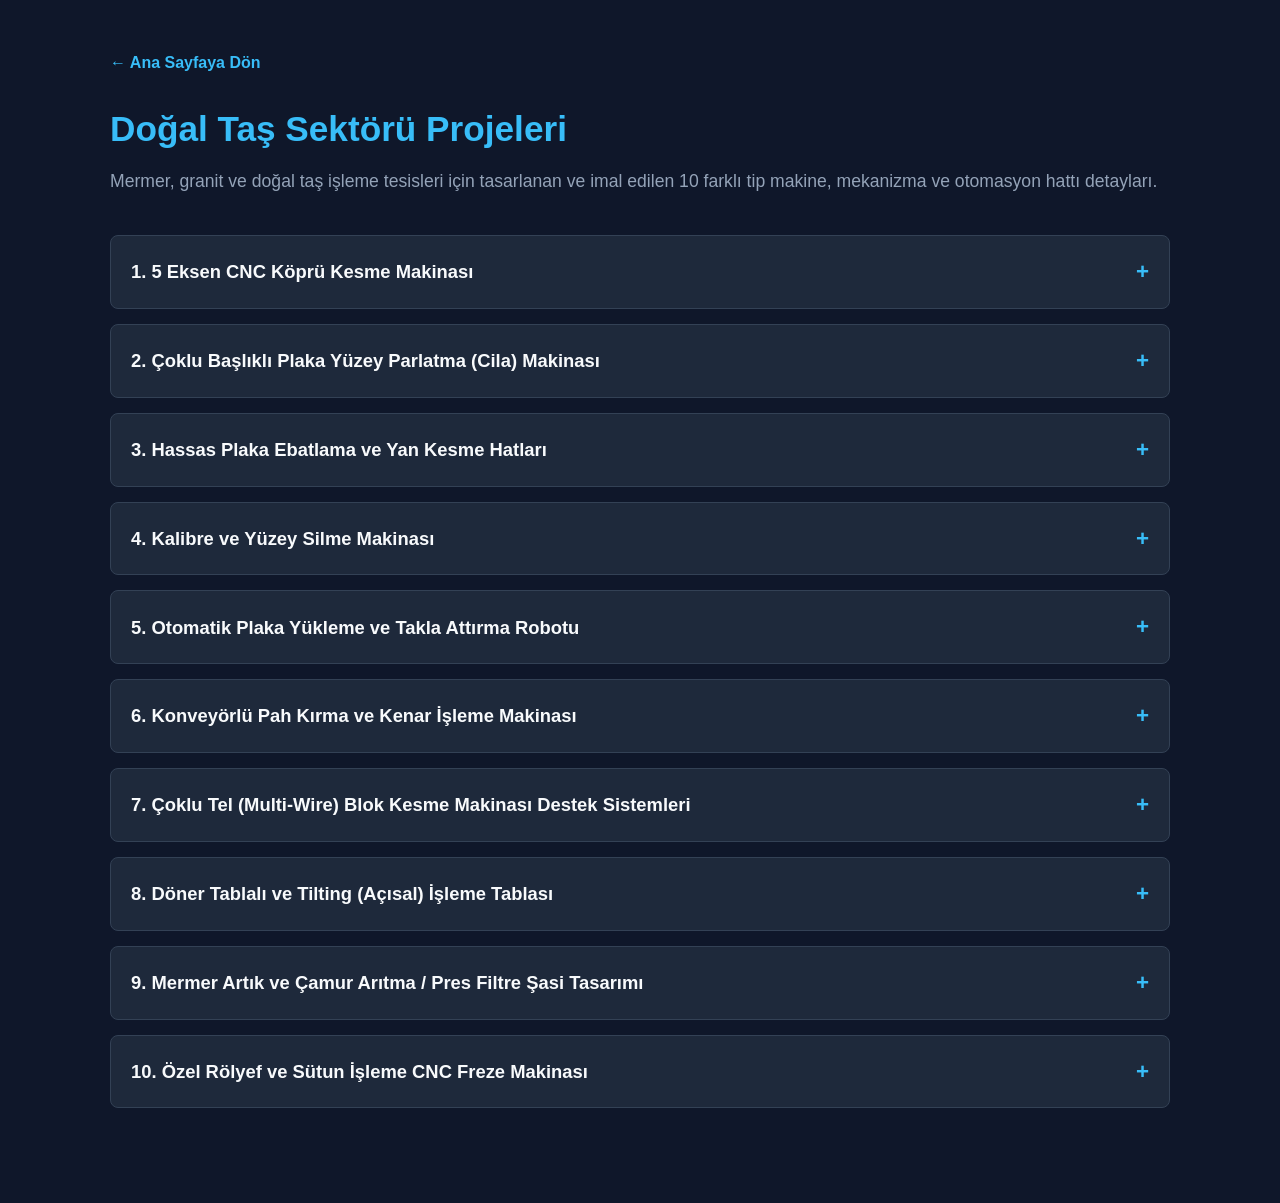
==== projects/dogal-tas-makinalari.html @ fb1fa62e "Create dogal-tas-makinalari.html" ====
<!DOCTYPE html>
<html lang="tr">
<head>
    <meta charset="UTF-8">
    <meta name="viewport" content="width=device-width, initial-scale=1.0">
    <title>Doğal Taş Sektörü Projeleri | Portfolyo</title>
    <link rel="stylesheet" href="../assets/css/style.css">
    <style>
        .accordion-container {
            margin-top: 30px;
        }
        .accordion-item {
            background-color: var(--card-bg);
            border: 1px solid var(--border-color);
            border-radius: 8px;
            margin-bottom: 15px;
            overflow: hidden;
            transition: border-color 0.3s ease;
        }
        .accordion-item:hover {
            border-color: var(--accent-color);
        }
        .accordion-item summary {
            font-size: 1.15rem;
            font-weight: 600;
            color: var(--text-primary);
            padding: 18px 20px;
            cursor: pointer;
            outline: none;
            list-style: none;
            display: flex;
            justify-content: space-between;
            align-items: center;
        }
        .accordion-item summary::-webkit-details-marker {
            display: none;
        }
        .accordion-item summary::after {
            content: "+";
            font-size: 1.4rem;
            color: var(--accent-color);
            font-weight: bold;
        }
        .accordion-item[open] summary::after {
            content: "−";
        }
        .accordion-item[open] summary {
            border-bottom: 1px solid var(--border-color);
            color: var(--accent-color);
        }
        .accordion-content {
            padding: 20px;
            color: var(--text-secondary);
            font-size: 0.95rem;
            line-height: 1.7;
        }
        .accordion-content strong {
            color: var(--text-primary);
        }
        .accordion-content ul {
            margin-top: 10px;
            padding-left: 20px;
        }
        .accordion-content li {
            margin-bottom: 6px;
        }
        .back-btn {
            display: inline-flex;
            align-items: center;
            gap: 8px;
            margin-bottom: 25px;
            color: var(--accent-color);
            text-decoration: none;
            font-weight: 600;
        }
        .back-btn:hover {
            text-decoration: underline;
        }
    </style>
</head>
<body>

    <div class="container" style="padding-top: 50px; padding-bottom: 80px;">
        <a href="../index.html" class="back-btn">← Ana Sayfaya Dön</a>
        
        <header style="margin-bottom: 40px;">
            <h1 style="font-size: 2.2rem; color: var(--accent-color); margin-bottom: 10px;">Doğal Taş Sektörü Projeleri</h1>
            <p style="color: var(--text-secondary); font-size: 1.1rem;">
                Mermer, granit ve doğal taş işleme tesisleri için tasarlanan ve imal edilen 10 farklı tip makine, mekanizma ve otomasyon hattı detayları.
            </p>
        </header>

        <div class="accordion-container">

            <!-- PROJE 1 -->
            <details class="accordion-item">
                <summary>1. 5 Eksen CNC Köprü Kesme Makinası</summary>
                <div class="accordion-content">
                    <p><strong>Özet:</strong> Büyük boyutlu mermer ve granit plakaların yüksek hassasiyet ve hızla ebatlanması için geliştirilmiş heavy-duty gövdeli 5 eksen CNC köprü kesme sistemi.</p>
                    <ul>
                        <li><strong>Üstlendiğim Rol:</strong> Şasi ve köprü yapısının SolidWorks üzerinde tasarımı, Ansys ile dinamik yük ve sehim (FEA) analizleri, kayıcı grup ve kremiyer-pinyon tahrik mekanizmalarının seçimi.</li>
                        <li><strong>Kullanılan Teknolojiler / Standartlar:</strong> Linear Guide Rails, Servo Drive Systems, ISO / DIN Tolerans Standartları.</li>
                        <li><strong>Kazanımlar:</strong> Kesim toleransı ±0.15 mm seviyesine indirildi. Köprü esnemesi %30 azaltılarak testere ömrü artırıldı.</li>
                    </ul>
                </div>
            </details>

            <!-- PROJE 2 -->
            <details class="accordion-item">
                <summary>2. Çoklu Başlıklı Plaka Yüzey Parlatma (Cila) Makinası</summary>
                <div class="accordion-content">
                    <p><strong>Özet:</strong> Ham plaka yüzeylerinin kademeli olarak pürüzsüzleştirilmesi ve parlatılması amacıyla tasarlanan pnömatik baskı kontrollü çoklu cila kafası mekanizması.</p>
                    <ul>
                        <li><strong>Üstlendiğim Rol:</strong> Cila kafalarının (polishing heads) mekanik montaj tasarımı, spandrel ve rulman yataklama sistemlerinin boyutlandırılması, suya dayanıklı sızdırmazlık (labirent keçe) detayları.</li>
                        <li><strong>Kullanılan Teknolojiler:</strong> Pneumatic Pressure Control, Cast Iron Frame, Heavy Duty Bearings.</li>
                        <li><strong>Kazanımlar:</strong> Yüzey parlatma homojenliği artırıldı, hatalı baskıdan kaynaklanan aşındırıcı taş tüketimi %18 azaltıldı.</li>
                    </ul>
                </div>
            </details>

            <!-- PROJE 3 -->
            <details class="accordion-item">
                <summary>3. Hassas Plaka Ebatlama ve Yan Kesme Hatları</summary>
                <div class="accordion-content">
                    <p><strong>Özet:</strong> Standart ölçülerdeki fayans ve plaka üretimi için sürekli bant akışına uygun, çoklu testereli otomatik ebatlama makinası.</p>
                    <ul>
                        <li><strong>Üstlendiğim Rol:</strong> Testere millerinin dinamik balans hesapları, bant konveyör şasi tasarımı ve su püskürtmeli soğutma manifoldu entegrasyonu.</li>
                        <li><strong>Kullanılan Teknolojiler:</strong> Stainless Steel Conveyor Frame, Multi-Blade Shaft Assemblies.</li>
                        <li><strong>Kazanımlar:</strong> Seri üretim hattında duruş süresi kesintisiz çalışma rejimiyle %20 düşürüldü.</li>
                    </ul>
                </div>
            </details>

            <!-- PROJE 4 -->
            <details class="accordion-item">
                <summary>4. Kalibre ve Yüzey Silme Makinası</summary>
                <div class="accordion-content">
                    <p><strong>Özet:</strong> Plaka kalınlık toleranslarını sıfırlamak ve yüzey bozukluklarını gidermek için tasarlanmış elmas tamburlu kalibre mekanizması.</p>
                    <ul>
                        <li><strong>Üstlendiğim Rol:</strong> Tambur milleri ve mukavemetli yatak bloklarının tasarlanması, yüksek tork iletimi için kayış-kasnak ve redüktör seçimi.</li>
                        <li><strong>Kullanılan Teknolojiler:</strong> Heavy Duty Reducers, Dynamic Balancing, Wet Machining Guards.</li>
                        <li><strong>Kazanımlar:</strong> Plaka kalınlık farkı tüm yüzey boyunca maksimum ±0.1 mm sınırına çekildi.</li>
                    </ul>
                </div>
            </details>

            <!-- PROJE 5 -->
            <details class="accordion-item">
                <summary>5. Otomatik Plaka Yükleme ve Takla Attırma Robotu</summary>
                <div class="accordion-content">
                    <p><strong>Özet:</strong> Ağır mermer plakaları vakum vantuzları ile stanttan alıp kesim hattına besleyen ve gerektiğinde arka yüzey için 180° takla attıran otomasyon mekanizması.</p>
                    <ul>
                        <li><strong>Üstlendiğim Rol:</strong> Pnömatik ve hidrolik silindirli devirme/takla mekanizması kinematik hesabı, vakum vantuz şasisi ve kırılma riskine karşı emniyet kilitleri tasarımı.</li>
                        <li><strong>Kullanılan Teknolojiler:</strong> Pneumatic Vacuum Gripper, Hydraulic Tilting Mechanism, Structural Steel Fabrication.</li>
                        <li><strong>Kazanımlar:</strong> Plaka taşıma sırasında meydana gelen insan kaynaklı iş kazası riski sıfırlandı, yükleme süresi %50 kısaltıldı.</li>
                    </ul>
                </div>
            </details>

            <!-- PROJE 6 -->
            <details class="accordion-item">
                <summary>6. Konveyörlü Pah Kırma ve Kenar İşleme Makinası</summary>
                <div class="accordion-content">
                    <p><strong>Özet:</strong> Kesilmiş mermer kenarlarına pah kırma (chamfering) ve balıksırtı profil verme işlemini gerçekleştiren açılı ayarlanabilir kafa mekanizması.</p>
                    <ul>
                        <li><strong>Üstlendiğim Rol:</strong> Açı ayarlı iş mili tutucu braketlerinin ve hassas vidalı mil (ball screw) konumlandırma modüllerinin tasarımı.</li>
                        <li><strong>Kullanılan Teknolojiler:</strong> Angle-Adjustable Spindle Mounts, Precision Ball Screws.</li>
                        <li><strong>Kazanımlar:</strong> Farklı açı ve profiller için kurulum/ayar süresi 45 dakikadan 5 dakikaya düşürüldü.</li>
                    </ul>
                </div>
            </details>

            <!-- PROJE 7 -->
            <details class="accordion-item">
                <summary>7. Çoklu Tel (Multi-Wire) Blok Kesme Makinası Destek Sistemleri</summary>
                <div class="accordion-content">
                    <p><strong>Özet:</strong> Elmas teli kullanarak ham mermer bloklarını plakalara dilimleyen multi-wire makineleri için gergi ve kasnak kılavuz mekanizmaları.</p>
                    <ul>
                        <li><strong>Üstlendiğim Rol:</strong> Tel kopmasını önleyen sabit gergi hidrolik silindir bloğu tasarımı ve polimer kaplı tel kılavuz kasnaklarının aşınma analizi.</li>
                        <li><strong>Kullanılan Teknolojiler:</strong> Hydraulic Tensioning, Polyurethane Coated Pulleys.</li>
                        <li><strong>Kazanımlar:</strong> Tel kopma sıklığı %40 azaltılarak sarf malzeme maliyetlerinde ciddi tasarruf sağlandı.</li>
                    </ul>
                </div>
            </details>

            <!-- PROJE 8 -->
            <details class="accordion-item">
                <summary>8. Döner Tablalı ve Tilting (Açısal) İşleme Tablası</summary>
                <div class="accordion-content">
                    <p><strong>Özet:</strong> 30 tona kadar ham blokları taşıyabilen, 360° dönebilen ve 85° açı yapabilen hidrolik devirmeli ağır hizmet arabası/tablası.</p>
                    <ul>
                        <li><strong>Üstlendiğim Rol:</strong> Ağır yük altında çalışan döner bilyalı rulman (slewing ring) ve hidrolik pistonyapısının mukavemet ve devrilme momenti hesapları.</li>
                        <li><strong>Kullanılan Teknolojiler:</strong> Heavy Slewing Bearings, High-Pressure Hydraulic Actuators.</li>
                        <li><strong>Kazanımlar:</strong> Blok yükleme ve konumlandırma emniyeti maksimum seviyeye çıkarıldı.</li>
                    </ul>
                </div>
            </details>

            <!-- PROJE 9 -->
            <details class="accordion-item">
                <summary>9. Mermer Artık ve Çamur Arıtma / Pres Filtre Şasi Tasarımı</summary>
                <div class="accordion-content">
                    <p><strong>Özet:</strong> Kesim esnasında çıkan mermer tozlu suyun geri dönüştürülmesi için kullanılan yüksek basınçlı pres filtre mekanik şasisi ve plaka sıkıştırma mekanizması.</p>
                    <ul>
                        <li><strong>Üstlendiğim Rol:</strong> Yüksek hidrolik sıkıştırma kuvvetlerine dayanan kaynaklı çelik gövde tasarımı ve plakaların otomatik ayrıştırma mekanizması.</li>
                        <li><strong>Kullanılan Teknolojiler:</strong> Welded Heavy Steel Structure, High-Pressure Hydraulics.</li>
                        <li><strong>Kazanımlar:</strong> Tesis içi su geri kullanım oranı %92'ye çıkarıldı.</li>
                    </ul>
                </div>
            </details>

            <!-- PROJE 10 -->
            <details class="accordion-item">
                <summary>10. Özel Rölyef ve Sütun İşleme CNC Freze Makinası</summary>
                <div class="accordion-content">
                    <p><strong>Özet:</strong> Mimari mermer sütunlar, antik rölyefler ve 3D süslemeler için özel olarak tasarlanmış rotary (döner eksenli) 4 eksen CNC freze mekanizması.</p>
                    <ul>
                        <li><strong>Üstlendiğim Rol:</strong> Döner eksen (A ekseni) punta ve divizör mekanizması tasarımı, yüksek torklu spandrel motor braketi ve koruma körükleri detaylandırması.</li>
                        <li><strong>Kullanılan Teknolojiler:</strong> Rotary A-Axis Divisor, High-Torque Spindles, Protective Bellows.</li>
                        <li><strong>Kazanımlar:</strong> Karmaşık sütun ve heykelimsi formların işlenme süresi %35 kısaltıldı.</li>
                    </ul>
                </div>
            </details>

        </div>
    </div>

</body>
</html>
---- assets/css/style.css ----
/* GENEL AYARLAR */
:root {
    --bg-color: #0f172a;
    --card-bg: #1e293b;
    --text-primary: #f8fafc;
    --text-secondary: #94a3b8;
    --accent-color: #38bdf8;
    --accent-hover: #0284c7;
    --border-color: #334155;
}

* {
    margin: 0;
    padding: 0;
    box-sizing: border-box;
    font-family: 'Segoe UI', Tahoma, Geneva, Verdana, sans-serif;
}

body {
    background-color: var(--bg-color);
    color: var(--text-primary);
    line-height: 1.6;
}

.container {
    max-width: 1100px;
    margin: 0 auto;
    padding: 0 20px;
}

/* HERO SECTION */
.hero {
    padding: 80px 0 60px;
    text-align: center;
    border-bottom: 1px solid var(--border-color);
}

.hero h1 {
    font-size: 2.5rem;
    margin-bottom: 15px;
    color: var(--accent-color);
}

.hero p {
    font-size: 1.2rem;
    color: var(--text-secondary);
    max-width: 700px;
    margin: 0 auto 30px;
}

.cta-buttons {
    display: flex;
    gap: 15px;
    justify-content: center;
}

.btn {
    padding: 12px 24px;
    border-radius: 6px;
    text-decoration: none;
    font-weight: 600;
    transition: all 0.3s ease;
}

.btn.primary {
    background-color: var(--accent-color);
    color: #0f172a;
}

.btn.primary:hover {
    background-color: var(--accent-hover);
    color: #fff;
}

.btn.secondary {
    border: 1px solid var(--border-color);
    color: var(--text-primary);
}

.btn.secondary:hover {
    background-color: var(--card-bg);
}

/* ISTATISTIKLER */
.stats {
    padding: 40px 0;
    border-bottom: 1px solid var(--border-color);
}

.grid-3 {
    display: grid;
    grid-template-columns: repeat(auto-fit, minmax(250px, 1fr));
    gap: 20px;
}

.stat-card {
    background-color: var(--card-bg);
    padding: 25px;
    border-radius: 8px;
    text-align: center;
    border: 1px solid var(--border-color);
}

.stat-card h3 {
    font-size: 2rem;
    color: var(--accent-color);
}

.stat-card p {
    color: var(--text-secondary);
}

/* PROJELER KARTLARI */
.projects {
    padding: 60px 0;
}

.projects h2 {
    font-size: 2rem;
    margin-bottom: 30px;
    text-align: center;
}

.project-grid {
    display: grid;
    grid-template-columns: repeat(auto-fit, minmax(300px, 1fr));
    gap: 25px;
}

.card {
    background-color: var(--card-bg);
    border-radius: 8px;
    overflow: hidden;
    border: 1px solid var(--border-color);
    transition: transform 0.3s ease;
}

.card:hover {
    transform: translateY(-5px);
}

.card-body {
    padding: 20px;
}

.tag {
    display: inline-block;
    background-color: rgba(56, 189, 248, 0.1);
    color: var(--accent-color);
    padding: 4px 10px;
    border-radius: 4px;
    font-size: 0.85rem;
    margin-bottom: 10px;
}

.card h3 {
    margin-bottom: 10px;
}

.card p {
    color: var(--text-secondary);
    font-size: 0.95rem;
    margin-bottom: 15px;
}

.link {
    color: var(--accent-color);
    text-decoration: none;
    font-weight: 600;
}

.link:hover {
    text-decoration: underline;
}
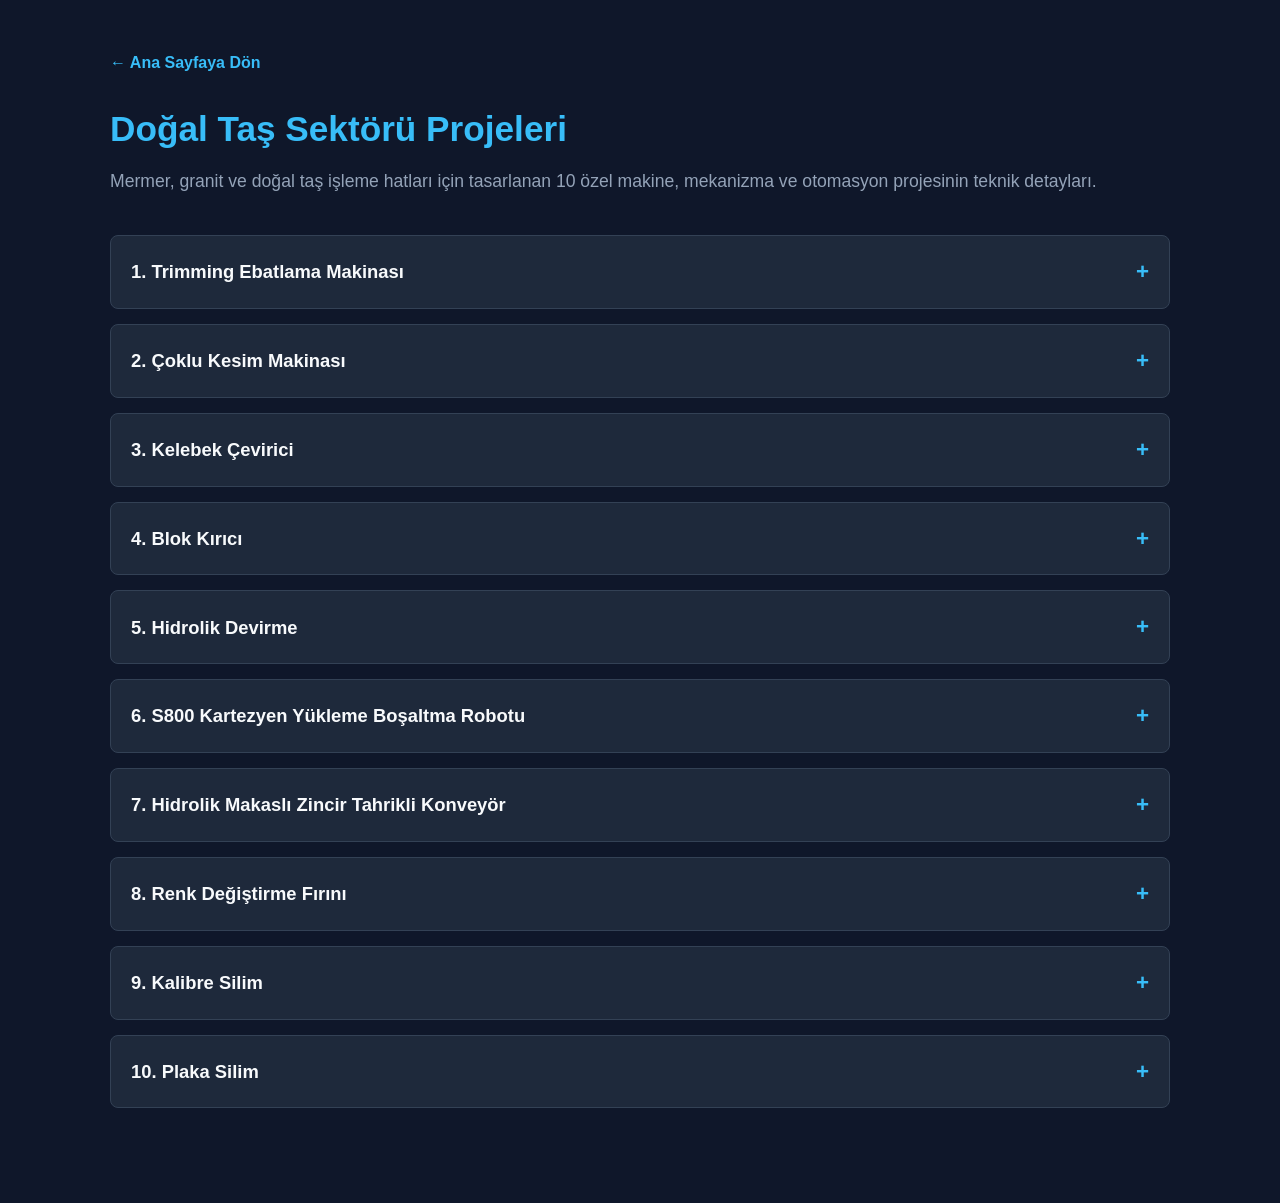
==== commit 89cde704: "Update dogal-tas-makinalari.html" ====
--- a/projects/dogal-tas-makinalari.html
+++ b/projects/dogal-tas-makinalari.html
@@ -86,7 +86,7 @@
         <header style="margin-bottom: 40px;">
             <h1 style="font-size: 2.2rem; color: var(--accent-color); margin-bottom: 10px;">Doğal Taş Sektörü Projeleri</h1>
             <p style="color: var(--text-secondary); font-size: 1.1rem;">
-                Mermer, granit ve doğal taş işleme tesisleri için tasarlanan ve imal edilen 10 farklı tip makine, mekanizma ve otomasyon hattı detayları.
+                Mermer, granit ve doğal taş işleme hatları için tasarlanan 10 özel makine, mekanizma ve otomasyon projesinin teknik detayları.
             </p>
         </header>
 
@@ -94,130 +94,120 @@
 
             <!-- PROJE 1 -->
             <details class="accordion-item">
-                <summary>1. 5 Eksen CNC Köprü Kesme Makinası</summary>
-                <div class="accordion-content">
-                    <p><strong>Özet:</strong> Büyük boyutlu mermer ve granit plakaların yüksek hassasiyet ve hızla ebatlanması için geliştirilmiş heavy-duty gövdeli 5 eksen CNC köprü kesme sistemi.</p>
-                    <ul>
-                        <li><strong>Üstlendiğim Rol:</strong> Şasi ve köprü yapısının SolidWorks üzerinde tasarımı, Ansys ile dinamik yük ve sehim (FEA) analizleri, kayıcı grup ve kremiyer-pinyon tahrik mekanizmalarının seçimi.</li>
-                        <li><strong>Kullanılan Teknolojiler / Standartlar:</strong> Linear Guide Rails, Servo Drive Systems, ISO / DIN Tolerans Standartları.</li>
-                        <li><strong>Kazanımlar:</strong> Kesim toleransı ±0.15 mm seviyesine indirildi. Köprü esnemesi %30 azaltılarak testere ömrü artırıldı.</li>
+                <summary>1. Trimming Ebatlama Makinası</summary>
+                <div class="accordion-content">
+                    <p><strong>Özet:</strong> Plaka ve fayans hatlarında kenar çapaklarını alma ve istenen net ölçülere hassas ebatlama yapma amacıyla tasarlanmış yüksek devirli köşe kesme makinası.</p>
+                    <ul>
+                        <li><strong>Üstlendiğim Rol:</strong> Şasi mukavemet tasarımları, testere kesim grubu konumlandırma mekanizmaları ve aşınmaya dayanıklı bant yönlendirme tasarımları.</li>
+                        <li><strong>Kazanımlar:</strong> Köşe kırılma oranları %15 azaltıldı, hassas ebatlama sayesinde ikincil işçilik ihtiyacı ortadan kaldırıldı.</li>
                     </ul>
                 </div>
             </details>
 
             <!-- PROJE 2 -->
             <details class="accordion-item">
-                <summary>2. Çoklu Başlıklı Plaka Yüzey Parlatma (Cila) Makinası</summary>
-                <div class="accordion-content">
-                    <p><strong>Özet:</strong> Ham plaka yüzeylerinin kademeli olarak pürüzsüzleştirilmesi ve parlatılması amacıyla tasarlanan pnömatik baskı kontrollü çoklu cila kafası mekanizması.</p>
-                    <ul>
-                        <li><strong>Üstlendiğim Rol:</strong> Cila kafalarının (polishing heads) mekanik montaj tasarımı, spandrel ve rulman yataklama sistemlerinin boyutlandırılması, suya dayanıklı sızdırmazlık (labirent keçe) detayları.</li>
-                        <li><strong>Kullanılan Teknolojiler:</strong> Pneumatic Pressure Control, Cast Iron Frame, Heavy Duty Bearings.</li>
-                        <li><strong>Kazanımlar:</strong> Yüzey parlatma homojenliği artırıldı, hatalı baskıdan kaynaklanan aşındırıcı taş tüketimi %18 azaltıldı.</li>
+                <summary>2. Çoklu Kesim Makinası</summary>
+                <div class="accordion-content">
+                    <p><strong>Özet:</strong> Aynı mil üzerinde birden fazla testere ile plakaları eş zamanlı olarak şeritlere dilimleyen yüksek torklu çoklu kesim sistemi.</p>
+                    <ul>
+                        <li><strong>Üstlendiğim Rol:</strong> Çoklu testere mili balans ve rijitlik hesapları, sulu kesim soğutma manifoldu ve ağır hizmet yataklama tasarımları.</li>
+                        <li><strong>Kazanımlar:</strong> Seri şerit dilimleme süreçlerinde günlük üretim kapasitesi %40 artırıldı.</li>
                     </ul>
                 </div>
             </details>
 
             <!-- PROJE 3 -->
             <details class="accordion-item">
-                <summary>3. Hassas Plaka Ebatlama ve Yan Kesme Hatları</summary>
-                <div class="accordion-content">
-                    <p><strong>Özet:</strong> Standart ölçülerdeki fayans ve plaka üretimi için sürekli bant akışına uygun, çoklu testereli otomatik ebatlama makinası.</p>
-                    <ul>
-                        <li><strong>Üstlendiğim Rol:</strong> Testere millerinin dinamik balans hesapları, bant konveyör şasi tasarımı ve su püskürtmeli soğutma manifoldu entegrasyonu.</li>
-                        <li><strong>Kullanılan Teknolojiler:</strong> Stainless Steel Conveyor Frame, Multi-Blade Shaft Assemblies.</li>
-                        <li><strong>Kazanımlar:</strong> Seri üretim hattında duruş süresi kesintisiz çalışma rejimiyle %20 düşürüldü.</li>
+                <summary>3. Kelebek Çevirici</summary>
+                <div class="accordion-content">
+                    <p><strong>Özet:</strong> İşleme hattındaki doğal taş plakalarını kırmadan ve çizmeden 180° ters çevirerek çift taraflı işleme imkanı sağlayan pnömatik/hidrolik kelebek mekanizması.</p>
+                    <ul>
+                        <li><strong>Üstlendiğim Rol:</strong> Dönüş kinematiği ve mafsal nokta hesapları, darbe emici tampon/vantuz konstrüksiyonu ve emniyet kilitleri tasarımı.</li>
+                        <li><strong>Kazanımlar:</strong> Manuel plaka çevirmeden kaynaklanan personel yaralanmaları ve plaka firesi sıfırlandı.</li>
                     </ul>
                 </div>
             </details>
 
             <!-- PROJE 4 -->
             <details class="accordion-item">
-                <summary>4. Kalibre ve Yüzey Silme Makinası</summary>
-                <div class="accordion-content">
-                    <p><strong>Özet:</strong> Plaka kalınlık toleranslarını sıfırlamak ve yüzey bozukluklarını gidermek için tasarlanmış elmas tamburlu kalibre mekanizması.</p>
-                    <ul>
-                        <li><strong>Üstlendiğim Rol:</strong> Tambur milleri ve mukavemetli yatak bloklarının tasarlanması, yüksek tork iletimi için kayış-kasnak ve redüktör seçimi.</li>
-                        <li><strong>Kullanılan Teknolojiler:</strong> Heavy Duty Reducers, Dynamic Balancing, Wet Machining Guards.</li>
-                        <li><strong>Kazanımlar:</strong> Plaka kalınlık farkı tüm yüzey boyunca maksimum ±0.1 mm sınırına çekildi.</li>
+                <summary>4. Blok Kırıcı</summary>
+                <div class="accordion-content">
+                    <p><strong>Özet:</strong> Katrak veya tel kesim sonrası kalan blok parçalarını ve kalın atıkları geri dönüşüm veya kırılma hatları için yüksek tonajlı kırıcı çenelerle ebatlayan ağır hizmet mekanizması.</p>
+                    <ul>
+                        <li><strong>Üstlendiğim Rol:</strong> Statik ve dinamik yüksek darbe yükü hesapları, döküm/kaynaklı çene konstrüksiyonu ve hidrolik tahrik sistemi boyutlandırması.</li>
+                        <li><strong>Kazanımlar:</strong> Tesis içi atık yönetimi optimize edilerek atık taşların hammaddelere dönüştürülmesi sağlandı.</li>
                     </ul>
                 </div>
             </details>
 
             <!-- PROJE 5 -->
             <details class="accordion-item">
-                <summary>5. Otomatik Plaka Yükleme ve Takla Attırma Robotu</summary>
-                <div class="accordion-content">
-                    <p><strong>Özet:</strong> Ağır mermer plakaları vakum vantuzları ile stanttan alıp kesim hattına besleyen ve gerektiğinde arka yüzey için 180° takla attıran otomasyon mekanizması.</p>
-                    <ul>
-                        <li><strong>Üstlendiğim Rol:</strong> Pnömatik ve hidrolik silindirli devirme/takla mekanizması kinematik hesabı, vakum vantuz şasisi ve kırılma riskine karşı emniyet kilitleri tasarımı.</li>
-                        <li><strong>Kullanılan Teknolojiler:</strong> Pneumatic Vacuum Gripper, Hydraulic Tilting Mechanism, Structural Steel Fabrication.</li>
-                        <li><strong>Kazanımlar:</strong> Plaka taşıma sırasında meydana gelen insan kaynaklı iş kazası riski sıfırlandı, yükleme süresi %50 kısaltıldı.</li>
+                <summary>5. Hidrolik Devirme</summary>
+                <div class="accordion-content">
+                    <p><strong>Özet:</strong> 15-30 tonluk ağır mermer ve granit blokları veya dev plakaları stantlar arasında güvenle yatıran/dikleştiren hidrolik silindirli devirme tablası.</p>
+                    <ul>
+                        <li><strong>Üstlendiğim Rol:</strong> Ağır yük altında devrilme momenti hesapları, hidrolik silindir ve valf grubu seçimi, mukavemetli şasi kaynak tasarımı.</li>
+                        <li><strong>Kazanımlar:</strong> Yüksek ağırlıktaki blokların devrilme emniyeti maksimum seviyeye çıkarıldı.</li>
                     </ul>
                 </div>
             </details>
 
             <!-- PROJE 6 -->
             <details class="accordion-item">
-                <summary>6. Konveyörlü Pah Kırma ve Kenar İşleme Makinası</summary>
-                <div class="accordion-content">
-                    <p><strong>Özet:</strong> Kesilmiş mermer kenarlarına pah kırma (chamfering) ve balıksırtı profil verme işlemini gerçekleştiren açılı ayarlanabilir kafa mekanizması.</p>
-                    <ul>
-                        <li><strong>Üstlendiğim Rol:</strong> Açı ayarlı iş mili tutucu braketlerinin ve hassas vidalı mil (ball screw) konumlandırma modüllerinin tasarımı.</li>
-                        <li><strong>Kullanılan Teknolojiler:</strong> Angle-Adjustable Spindle Mounts, Precision Ball Screws.</li>
-                        <li><strong>Kazanımlar:</strong> Farklı açı ve profiller için kurulum/ayar süresi 45 dakikadan 5 dakikaya düşürüldü.</li>
+                <summary>6. S800 Kartezyen Yükleme Boşaltma Robotu</summary>
+                <div class="accordion-content">
+                    <p><strong>Özet:</strong> İşleme hatlarının giriş ve çıkışında plakaları stanttan otomatik alan ve konveyöre besleyen S800 serisi yüksek hızlı kartezyen robotik sistem.</p>
+                    <ul>
+                        <li><strong>Üstlendiğim Rol:</strong> X-Y-Z kartezyen eksenlerinin mekanik modül tasarımları, krameyer-pinyon tahrik elemanları seçimi ve vakum tutucu şasisi detaylandırması.</li>
+                        <li><strong>Kazanımlar:</strong> Hat besleme süreleri otomatize edilerek personel ihtiyacı azaltıldı ve çevrim süresi %35 iyileştirildi.</li>
                     </ul>
                 </div>
             </details>
 
             <!-- PROJE 7 -->
             <details class="accordion-item">
-                <summary>7. Çoklu Tel (Multi-Wire) Blok Kesme Makinası Destek Sistemleri</summary>
-                <div class="accordion-content">
-                    <p><strong>Özet:</strong> Elmas teli kullanarak ham mermer bloklarını plakalara dilimleyen multi-wire makineleri için gergi ve kasnak kılavuz mekanizmaları.</p>
-                    <ul>
-                        <li><strong>Üstlendiğim Rol:</strong> Tel kopmasını önleyen sabit gergi hidrolik silindir bloğu tasarımı ve polimer kaplı tel kılavuz kasnaklarının aşınma analizi.</li>
-                        <li><strong>Kullanılan Teknolojiler:</strong> Hydraulic Tensioning, Polyurethane Coated Pulleys.</li>
-                        <li><strong>Kazanımlar:</strong> Tel kopma sıklığı %40 azaltılarak sarf malzeme maliyetlerinde ciddi tasarruf sağlandı.</li>
+                <summary>7. Hidrolik Makaslı Zincir Tahrikli Konveyör</summary>
+                <div class="accordion-content">
+                    <p><strong>Özet:</strong> Ağır palet ve plakaları dikey kot farklarında hidrolik makasla kaldırarak zincir mekanizması üzerinden sonraki istasyona aktaran ağır hizmet konveyörü.</p>
+                    <ul>
+                        <li><strong>Üstlendiğim Rol:</strong> Makas mekanizması pivot noktaları gerilme analizleri, zincir-dişli tork hesapları ve yükseltme platformu şasi tasarımı.</li>
+                        <li><strong>Kazanımlar:</strong> Farklı hat kotları arasındaki malzeme aktarımı takılmasız ve kesintisiz hale getirildi.</li>
                     </ul>
                 </div>
             </details>
 
             <!-- PROJE 8 -->
             <details class="accordion-item">
-                <summary>8. Döner Tablalı ve Tilting (Açısal) İşleme Tablası</summary>
-                <div class="accordion-content">
-                    <p><strong>Özet:</strong> 30 tona kadar ham blokları taşıyabilen, 360° dönebilen ve 85° açı yapabilen hidrolik devirmeli ağır hizmet arabası/tablası.</p>
-                    <ul>
-                        <li><strong>Üstlendiğim Rol:</strong> Ağır yük altında çalışan döner bilyalı rulman (slewing ring) ve hidrolik pistonyapısının mukavemet ve devrilme momenti hesapları.</li>
-                        <li><strong>Kullanılan Teknolojiler:</strong> Heavy Slewing Bearings, High-Pressure Hydraulic Actuators.</li>
-                        <li><strong>Kazanımlar:</strong> Blok yükleme ve konumlandırma emniyeti maksimum seviyeye çıkarıldı.</li>
+                <summary>8. Renk Değiştirme Fırını</summary>
+                <div class="accordion-content">
+                    <p><strong>Özet:</strong> Taş yüzeyindeki nemi uzaklaştıran, reçine öncesi/sonrası renk sabitleme ve ısıtma işlemlerini gerçekleştiren sürekli akışlı endüstriyel fırın hattı.</p>
+                    <ul>
+                        <li><strong>Üstlendiğim Rol:</strong> Isıl genleşmelere uygun konveyör ve şasi tasarımı, izolasyon gövde konstrüksiyonu ve rezistans/brülör montaj mimarisi.</li>
+                        <li><strong>Kazanımlar:</strong> Homojen ısı dağılımı sağlatılarak reçine tutuculuğu ve taş renk kalitesi artırıldı.</li>
                     </ul>
                 </div>
             </details>
 
             <!-- PROJE 9 -->
             <details class="accordion-item">
-                <summary>9. Mermer Artık ve Çamur Arıtma / Pres Filtre Şasi Tasarımı</summary>
-                <div class="accordion-content">
-                    <p><strong>Özet:</strong> Kesim esnasında çıkan mermer tozlu suyun geri dönüştürülmesi için kullanılan yüksek basınçlı pres filtre mekanik şasisi ve plaka sıkıştırma mekanizması.</p>
-                    <ul>
-                        <li><strong>Üstlendiğim Rol:</strong> Yüksek hidrolik sıkıştırma kuvvetlerine dayanan kaynaklı çelik gövde tasarımı ve plakaların otomatik ayrıştırma mekanizması.</li>
-                        <li><strong>Kullanılan Teknolojiler:</strong> Welded Heavy Steel Structure, High-Pressure Hydraulics.</li>
-                        <li><strong>Kazanımlar:</strong> Tesis içi su geri kullanım oranı %92'ye çıkarıldı.</li>
+                <summary>9. Kalibre Silim</summary>
+                <div class="accordion-content">
+                    <p><strong>Özet:</strong> Plaka kalınlıklarındaki tolerans farklarını gidermek ve yüzeyi bir sonraki parlatma aşamasına hazırlamak için elmas tamburlu kalibre silim başlığı mekanizması.</p>
+                    <ul>
+                        <li><strong>Üstlendiğim Rol:</strong> Kalibre tambur millerinin iş mili tasarımları, dikey konumlandırma vidalı mil mekanizmaları ve sızdırmazlık detayları.</li>
+                        <li><strong>Kazanımlar:</strong> Bütün plaka yüzeyinde kalınlık toleransı ±0.1 mm sınırına getirildi.</li>
                     </ul>
                 </div>
             </details>
 
             <!-- PROJE 10 -->
             <details class="accordion-item">
-                <summary>10. Özel Rölyef ve Sütun İşleme CNC Freze Makinası</summary>
-                <div class="accordion-content">
-                    <p><strong>Özet:</strong> Mimari mermer sütunlar, antik rölyefler ve 3D süslemeler için özel olarak tasarlanmış rotary (döner eksenli) 4 eksen CNC freze mekanizması.</p>
-                    <ul>
-                        <li><strong>Üstlendiğim Rol:</strong> Döner eksen (A ekseni) punta ve divizör mekanizması tasarımı, yüksek torklu spandrel motor braketi ve koruma körükleri detaylandırması.</li>
-                        <li><strong>Kullanılan Teknolojiler:</strong> Rotary A-Axis Divisor, High-Torque Spindles, Protective Bellows.</li>
-                        <li><strong>Kazanımlar:</strong> Karmaşık sütun ve heykelimsi formların işlenme süresi %35 kısaltıldı.</li>
+                <summary>10. Plaka Silim</summary>
+                <div class="accordion-content">
+                    <p><strong>Özet:</strong> Doğal taş plakalarının yüzeyini kademeli aşındırıcı kafalarla parlatıp ayna yüzey kalitesi elde edilmesini sağlayan çoklu kafalı otomatik plaka silim hattı.</p>
+                    <ul>
+                        <li><strong>Üstlendiğim Rol:</strong> Pnömatik baskı kontrollü silim kafası mekanizmaları, pik döküm köprü tasarımları ve aşındırıcı taş sarfiyatını azaltıcı baskı optimizasyonu.</li>
+                        <li><strong>Kazanımlar:</strong> Yüzey parlaklık (gloss) değeri standartlaştırılarak taş sarfiyatı %12 düşürüldü.</li>
                     </ul>
                 </div>
             </details>
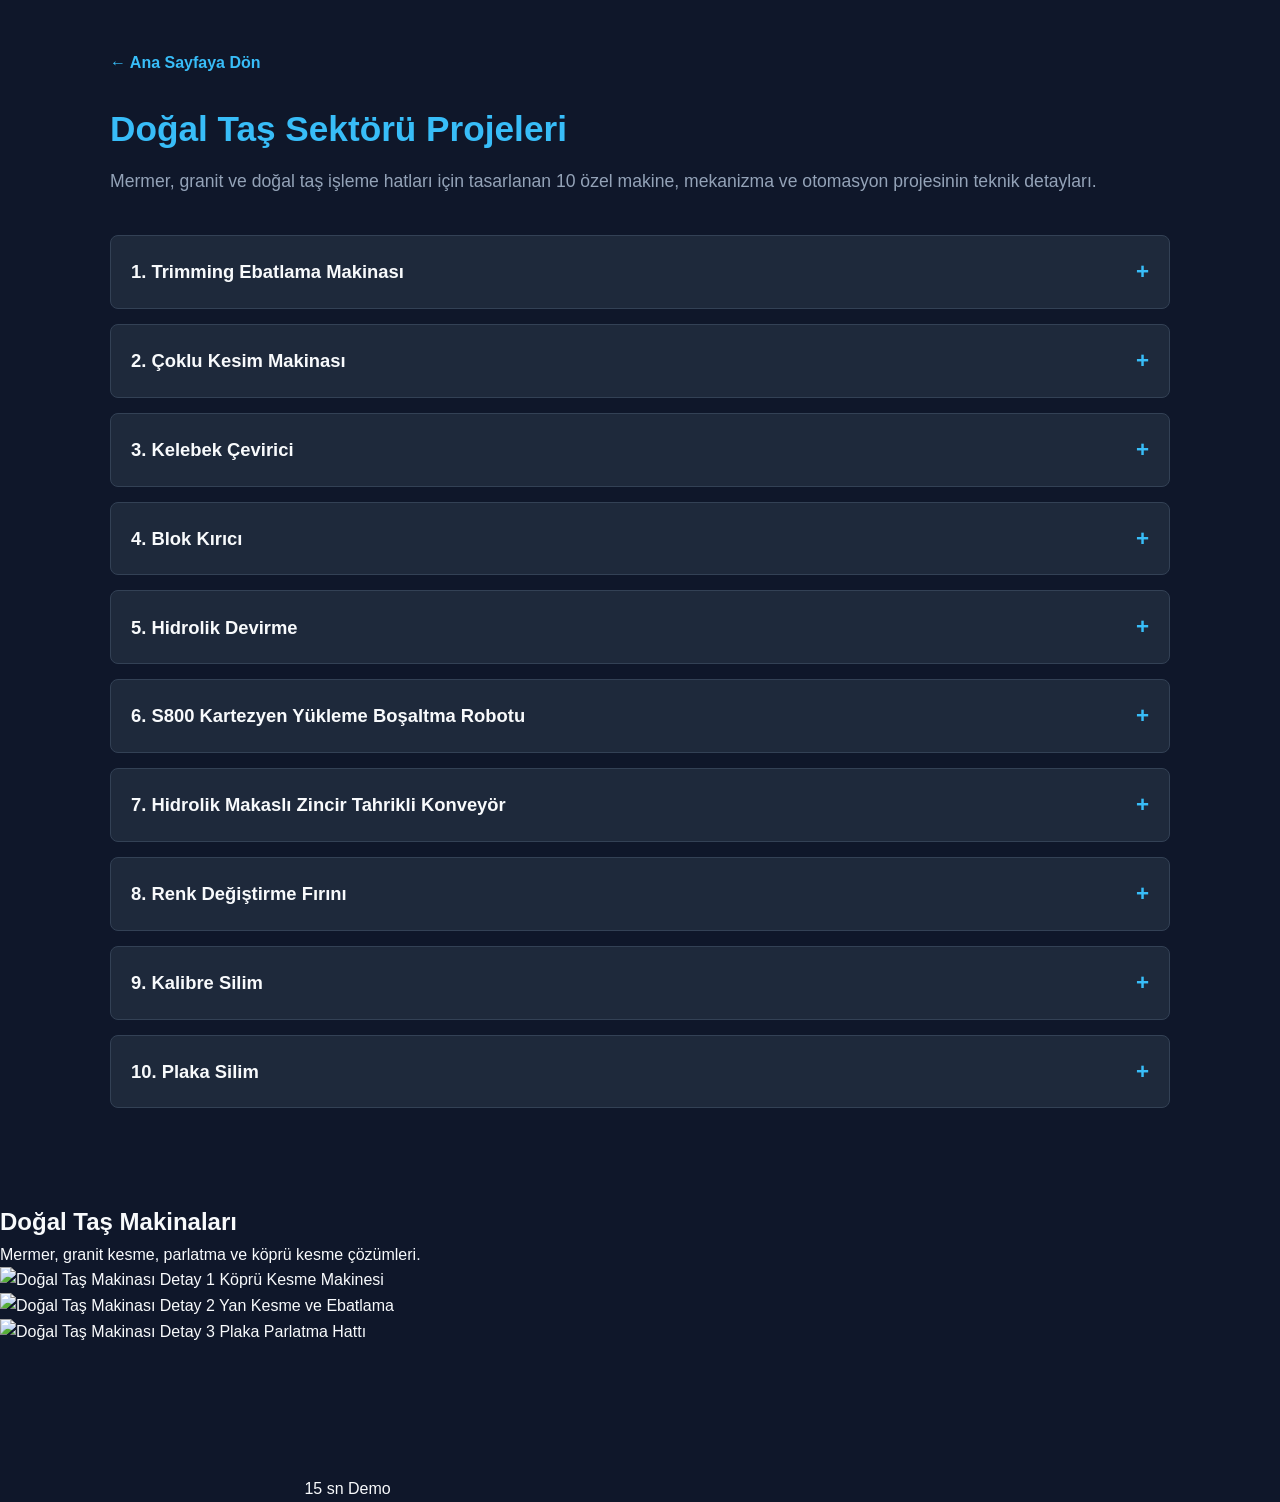
==== commit d729dd1d: "Add Doğal Taş Makinaları section with media Added a new section for 'Doğal Taş Makinaları' with imag" ====
--- a/projects/dogal-tas-makinalari.html
+++ b/projects/dogal-tas-makinalari.html
@@ -214,6 +214,34 @@
 
         </div>
     </div>
-
+<section class="machine-section">
+    <h2>Doğal Taş Makinaları</h2>
+    <p>Mermer, granit kesme, parlatma ve köprü kesme çözümleri.</p>
+
+    <div class="media-grid">
+        <!-- 3 Adet Resim -->
+        <div class="media-card">
+            <img src="https://via.placeholder.com/600x400?text=Dogal+Tas+Makinesi+1" alt="Doğal Taş Makinası Detay 1" loading="lazy">
+            <span class="caption">Köprü Kesme Makinesi</span>
+        </div>
+        <div class="media-card">
+            <img src="https://via.placeholder.com/600x400?text=Dogal+Tas+Makinesi+2" alt="Doğal Taş Makinası Detay 2" loading="lazy">
+            <span class="caption">Yan Kesme ve Ebatlama</span>
+        </div>
+        <div class="media-card">
+            <img src="https://via.placeholder.com/600x400?text=Dogal+Tas+Makinesi+3" alt="Doğal Taş Makinası Detay 3" loading="lazy">
+            <span class="caption">Plaka Parlatma Hattı</span>
+        </div>
+
+        <!-- 1 Adet 15 Saniyelik Video -->
+        <div class="media-card video-card">
+            <video autoplay loop muted playsinline poster="https://via.placeholder.com/600x400?text=Video+Yukleniyor">
+                <source src="assets/videos/dogal-tas-demo.mp4" type="video/mp4">
+                Tarayıcınız video etiketini desteklemiyor.
+            </video>
+            <span class="badge">15 sn Demo</span>
+        </div>
+    </div>
+</section>
 </body>
 </html>
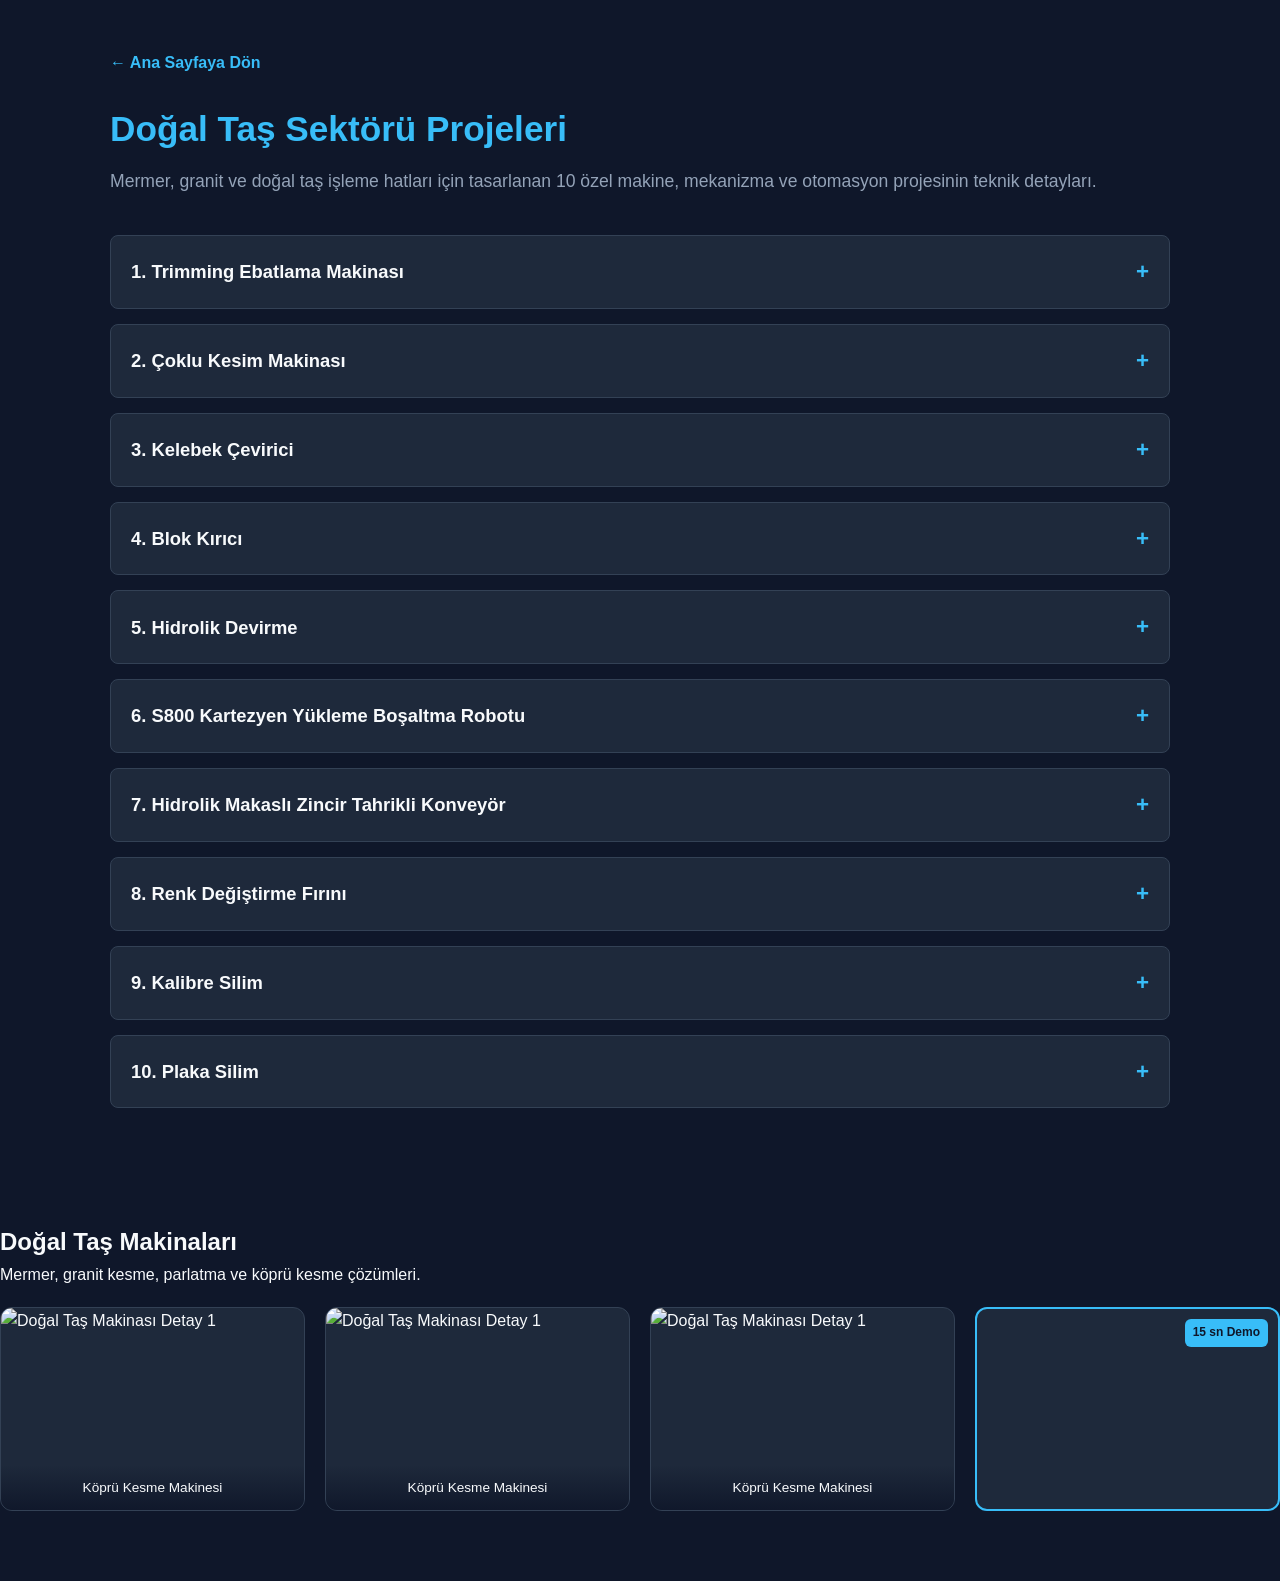
==== commit 9331ab15: "Update dogal-tas-makinalari.html" ====
--- a/projects/dogal-tas-makinalari.html
+++ b/projects/dogal-tas-makinalari.html
@@ -220,18 +220,18 @@
 
     <div class="media-grid">
         <!-- 3 Adet Resim -->
+       <div class="media-card">
+    <img src="assets/images/tas-1.jpg" alt="Doğal Taş Makinası Detay 1" loading="lazy">
+    <span class="caption">Köprü Kesme Makinesi</span>
+</div>
         <div class="media-card">
-            <img src="https://via.placeholder.com/600x400?text=Dogal+Tas+Makinesi+1" alt="Doğal Taş Makinası Detay 1" loading="lazy">
-            <span class="caption">Köprü Kesme Makinesi</span>
-        </div>
+    <img src="assets/images/tas-2.jpg" alt="Doğal Taş Makinası Detay 1" loading="lazy">
+    <span class="caption">Köprü Kesme Makinesi</span>
+</div>
         <div class="media-card">
-            <img src="https://via.placeholder.com/600x400?text=Dogal+Tas+Makinesi+2" alt="Doğal Taş Makinası Detay 2" loading="lazy">
-            <span class="caption">Yan Kesme ve Ebatlama</span>
-        </div>
-        <div class="media-card">
-            <img src="https://via.placeholder.com/600x400?text=Dogal+Tas+Makinesi+3" alt="Doğal Taş Makinası Detay 3" loading="lazy">
-            <span class="caption">Plaka Parlatma Hattı</span>
-        </div>
+    <img src="assets/images/tas-3.jpg" alt="Doğal Taş Makinası Detay 1" loading="lazy">
+    <span class="caption">Köprü Kesme Makinesi</span>
+</div>
 
         <!-- 1 Adet 15 Saniyelik Video -->
         <div class="media-card video-card">
--- a/assets/css/style.css
+++ b/assets/css/style.css
@@ -81,7 +81,7 @@
     background-color: var(--card-bg);
 }
 
-/* ISTATISTIKLER */
+/* İSTATİSTİKLER */
 .stats {
     padding: 40px 0;
     border-bottom: 1px solid var(--border-color);
@@ -172,3 +172,66 @@
 .link:hover {
     text-decoration: underline;
 }
+
+/* MAKİNE GALERİ STİL YAPISI (Karanlık Temanızla Uyumlu Hale Getirildi) */
+.machine-section {
+    margin-bottom: 50px;
+    padding: 20px 0;
+}
+
+.media-grid {
+    display: grid;
+    grid-template-columns: repeat(auto-fit, minmax(240px, 1fr));
+    gap: 20px;
+    margin-top: 20px;
+}
+
+.media-card {
+    position: relative;
+    border-radius: 12px;
+    overflow: hidden;
+    border: 1px solid var(--border-color);
+    background-color: var(--card-bg);
+    transition: transform 0.3s ease, box-shadow 0.3s ease;
+}
+
+.media-card:hover {
+    transform: translateY(-5px);
+    box-shadow: 0 8px 20px rgba(56, 189, 248, 0.15);
+}
+
+.media-card img, 
+.media-card video {
+    width: 100%;
+    height: 200px;
+    object-fit: cover;
+    display: block;
+}
+
+.media-card .caption {
+    position: absolute;
+    bottom: 0;
+    left: 0;
+    right: 0;
+    background: linear-gradient(transparent, rgba(15, 23, 42, 0.95));
+    color: var(--text-primary);
+    padding: 12px;
+    font-size: 0.85rem;
+    text-align: center;
+}
+
+.video-card {
+    border: 2px solid var(--accent-color);
+}
+
+.media-card .badge {
+    position: absolute;
+    top: 10px;
+    right: 10px;
+    background-color: var(--accent-color);
+    color: #0f172a;
+    font-size: 0.75rem;
+    padding: 4px 8px;
+    border-radius: 6px;
+    font-weight: bold;
+}
